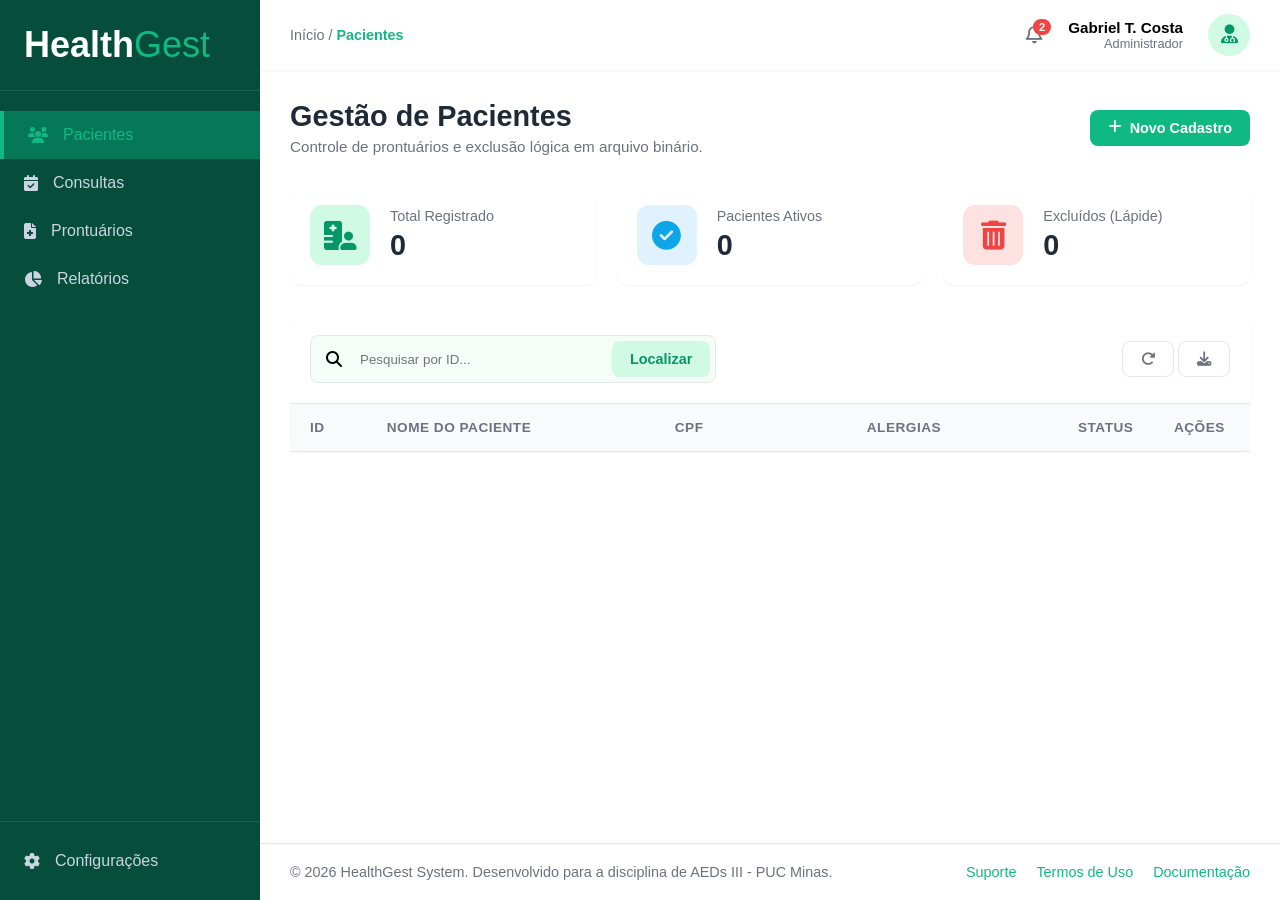
==== target/classes/public/index.html @ bc112fdf "Maven adicionado e com post" ====
<!DOCTYPE html>
<html lang="pt-BR">

<head>
    <meta charset="UTF-8">
    <meta name="viewport" content="width=device-width, initial-scale=1.0">
    <title>HealthGest | Gestão Clínica</title>

    <link href="https://fonts.googleapis.com/css2?family=Inter:wght@300;400;500;600;700&display=swap" rel="stylesheet">
    <link rel="stylesheet" href="https://cdnjs.cloudflare.com/ajax/libs/font-awesome/6.4.0/css/all.min.css">

    <link rel="stylesheet" href="css/global.css">
    <link rel="stylesheet" href="css/layout.css">
    <link rel="stylesheet" href="css/components.css">
</head>

<body>

    <!--Cabeçalho-->
    <aside class="sidebar" id="sidebar">
        <div class="sidebar-header">
            <h2>Health<span>Gest</span></h2>
        </div>

        <nav class="sidebar-nav">
            <a href="#" class="nav-item active">
                <i class="fa-solid fa-users"></i> Pacientes
            </a>
            <a href="#" class="nav-item">
                <i class="fa-solid fa-calendar-check"></i> Consultas
            </a>
            <a href="#" class="nav-item">
                <i class="fa-solid fa-file-medical"></i> Prontuários
            </a>
            <a href="#" class="nav-item">
                <i class="fa-solid fa-chart-pie"></i> Relatórios
            </a>
        </nav>

        <div class="sidebar-footer">
            <a href="#" class="nav-item config">
                <i class="fa-solid fa-gear"></i> Configurações
            </a>
        </div>
    </aside>

    <!--Parte de cima, com conta-->
    <div class="main-wrapper">

        <header class="topbar">
            <div class="topbar-left">
                <div class="breadcrumb">Início / <strong>Pacientes</strong></div>
            </div>

            <div class="user-profile">
                <div class="notifications"><i class="fa-regular fa-bell"></i><span class="badge">2</span></div>
                <div class="user-info">
                    <span class="user-name">Gabriel T. Costa</span>
                    <span class="user-role">Administrador</span>
                </div>
                <div class="avatar"><i class="fa-solid fa-user-doctor"></i></div>
            </div>
        </header>

        <!--Main-->
        <main class="content">
            <!--Gestão de pacientes-->
            <section id="section-pacientes" class="crud-section active">
                <!--Parte inicial dos pacientes-->
                <div class="page-header">
                    <div>
                        <h1>Gestão de Pacientes</h1>
                        <p>Controle de prontuários e exclusão lógica em arquivo binário.</p>
                    </div>
                    <button class="btn btn-primary shadow-hover" id="btnNovoPaciente">
                        <i class="fa-solid fa-plus"></i> Novo Cadastro
                    </button>
                </div>
                <!--Informações gerais do paciente-->
                <div class="stats-grid">
                    <div class="stat-card">
                        <div class="stat-icon bg-green"><i class="fa-solid fa-hospital-user"></i></div>
                        <div class="stat-info">
                            <h3>Total Registrado</h3>
                            <p id="statTotal">0</p>
                        </div>
                    </div>
                    <div class="stat-card">
                        <div class="stat-icon bg-blue"><i class="fa-solid fa-check-circle"></i></div>
                        <div class="stat-info">
                            <h3>Pacientes Ativos</h3>
                            <p id="statAtivos">0</p>
                        </div>
                    </div>
                    <div class="stat-card">
                        <div class="stat-icon bg-red"><i class="fa-solid fa-trash-can"></i></div>
                        <div class="stat-info">
                            <h3>Excluídos (Lápide)</h3>
                            <p id="statExcluidos">0</p>
                        </div>
                    </div>
                </div>
                <!--Mostra os pacientes gerais-->
                <div class="data-section">
                    <div class="toolbar">
                        <div class="search-box">
                            <i class="fa-solid fa-magnifying-glass"></i>
                            <input type="number" id="inputBuscaId" placeholder="Pesquisar por ID...">
                            <button class="btn btn-secondary" id="btnBuscar">Localizar</button>
                        </div>
                        <div class="toolbar-actions">
                            <button class="btn btn-outline" title="Atualizar Tabela"><i
                                    class="fa-solid fa-rotate-right"></i></button>
                            <button class="btn btn-outline" title="Exportar Dados"><i
                                    class="fa-solid fa-download"></i></button>
                        </div>
                    </div>

                    <div class="table-container">
                        <table id="tabelaPacientes">
                            <thead>
                                <tr>
                                    <th width="8%">ID</th>
                                    <th width="30%">Nome do Paciente</th>
                                    <th width="20%">CPF</th>
                                    <th width="22%">Alergias</th>
                                    <th width="10%">Status</th>
                                    <th width="10%">Ações</th>
                                </tr>
                            </thead>
                            <tbody id="listaPacientes">
                            </tbody>
                        </table>
                    </div>
                </div>
            </section>
        </main>

        <!--Footer-->
        <footer class="footer">
            <p>&copy; 2026 HealthGest System. Desenvolvido para a disciplina de AEDs III - PUC Minas.</p>
            <div class="footer-links">
                <a href="#">Suporte</a>
                <a href="#">Termos de Uso</a>
                <a href="#">Documentação</a>
            </div>
        </footer>
    </div>

    <!--Modal de cadastro de um novo paciente-->
    <div class="modal-overlay" id="modalPaciente">
        <div class="modal">
            <div class="modal-header">
                <h2 id="modalTitle"><i class="fa-solid fa-user-plus"></i> Cadastro de Paciente</h2>
                <button class="btn-close" id="btnFecharModal"><i class="fa-solid fa-xmark"></i></button>
            </div>
            <div class="modal-body">
                <form id="formPaciente">
                    <input type="hidden" id="pacienteId">

                    <div class="form-grid">
                        <div class="input-group full-width">
                            <label for="nome">Nome Completo</label>
                            <div class="input-with-icon">
                                <i class="fa-regular fa-user"></i>
                                <input type="text" id="nome" placeholder="Nome do paciente" required>
                            </div>
                        </div>

                        <div class="input-group">
                            <label for="cpf">CPF</label>
                            <div class="input-with-icon">
                                <i class="fa-regular fa-id-card"></i>
                                <input type="text" id="cpf" placeholder="00000000000" maxlength="11" required>
                            </div>
                        </div>

                        <div class="input-group full-width alergias-section">
                            <label for="alergiaInput">Quadro de Alergias (Opcional)</label>
                            <div class="alergia-add-box">
                                <input type="text" id="alergiaInput" placeholder="Ex: Penicilina, Amendoim...">
                                <button type="button" class="btn btn-secondary" id="btnAddAlergia"><i
                                        class="fa-solid fa-plus"></i></button>
                            </div>
                            <div class="tags-container" id="alergiasTags">
                            </div>
                        </div>
                    </div>
                </form>
            </div>
            <div class="modal-footer">
                <button class="btn btn-outline" id="btnCancelarModal">Cancelar</button>
                <button type="submit" class="btn btn-primary" form="formPaciente">
                    <i class="fa-solid fa-save"></i> Gravar no Arquivo
                </button>
            </div>
        </div>
    </div>

    <script type="module" src="js/app.js"></script>
    <script type="module" src="js/pages.js"></script>
    <script src="js/paciente-service.js"></script>
</body>

</html>
---- target/classes/public/css/global.css ----
:root {
    /* Paleta de Cores: Domínio Verde (Health Theme) */
    --primary: #10b981;       
    --primary-dark: #059669;  
    --primary-light: #d1fae5; 
    
    /* Neutros Esverdeados */
    --bg-body: #f4fdf8;      
    --bg-surface: #ffffff;    
    
    /* A Grande Mudança: Barra Lateral Verde Floresta */
    --sidebar-bg: #064e3b;    
    --sidebar-hover: #047857; 
    
    /* Textos e Bordas */
    --text-main: #1f2937;
    --text-muted: #6b7280;
    --border: #e5e7eb;
    
    /* Status */
    --danger: #ef4444;
    --danger-light: #fee2e2;
    --info: #0ea5e9;
    --info-light: #e0f2fe;
    
    /* Sombras e Transições */
    --shadow-sm: 0 1px 2px 0 rgba(0, 0, 0, 0.05);
    --shadow-md: 0 4px 6px -1px rgba(0, 0, 0, 0.1);
    --shadow-lg: 0 10px 15px -3px rgba(0, 0, 0, 0.1);
    --transition: all 0.2s ease-in-out;
}

*{
    margin: 0;
    padding: 0;
    box-sizing: border-box;
    font-family: 'Segoe UI', Tahoma, Geneva, Verdana, sans-serif;
}
---- target/classes/public/css/layout.css ----
/* --- SIDEBAR --- */
.sidebar {
  width: 260px;
  background-color: var(--sidebar-bg);
  color: #fff;
  display: flex;
  flex-direction: column;
  transition: var(--transition);
  position: fixed;
  height: 100vh;
  z-index: 1000;
}

.sidebar-header {
  padding: 24px;
  display: flex;
  align-items: center;
  gap: 12px;
  font-size: 1.5rem;
  border-bottom: 1px solid rgba(255, 255, 255, 0.1);
}

.logo-icon {
  color: var(--primary);
}
.sidebar-header h2 span {
  color: var(--primary);
  font-weight: 300;
}

.sidebar-nav {
  flex: 1;
  padding: 20px 0;
}

.nav-item {
  display: flex;
  align-items: center;
  gap: 15px;
  padding: 15px 24px;
  color: #cbd5e1;
  text-decoration: none;
  transition: var(--transition);
}

.nav-item:hover,
.nav-item.active {
  background-color: var(--sidebar-hover);
  color: var(--primary);
  border-left: 4px solid var(--primary);
}

.sidebar-footer {
  padding: 15px 0;
  border-top: 1px solid rgba(255, 255, 255, 0.1);
}

/* --- MAIN WRAPPER (Ajuste para a Sidebar fixa) --- */
.main-wrapper {
  flex: 1;
  margin-left: 260px;
  display: flex;
  flex-direction: column;
  min-height: 100vh;
}

/* --- TOPBAR --- */
.topbar {
  background-color: var(--bg-surface);
  height: 70px;
  padding: 0 30px;
  display: flex;
  justify-content: space-between;
  align-items: center;
  box-shadow: var(--shadow-sm);
  position: sticky;
  top: 0;
  z-index: 900;
}

.topbar-left {
  display: flex;
  align-items: center;
  gap: 20px;
}
.breadcrumb {
  color: var(--text-muted);
  font-size: 0.9rem;
}
.breadcrumb strong {
  color: var(--primary);
}

.user-profile {
  display: flex;
  align-items: center;
  gap: 25px;
}
.notifications {
  position: relative;
  cursor: pointer;
  color: var(--text-muted);
  font-size: 1.2rem;
}
.badge {
  position: absolute;
  top: -5px;
  right: -8px;
  background: var(--danger);
  color: white;
  font-size: 0.7rem;
  padding: 2px 6px;
  border-radius: 10px;
  font-weight: bold;
}

.user-info {
  display: flex;
  flex-direction: column;
  text-align: right;
}
.user-name {
  font-weight: 600;
  font-size: 0.95rem;
}
.user-role {
  font-size: 0.8rem;
  color: var(--text-muted);
}

.avatar {
  background-color: var(--primary-light);
  color: var(--primary-dark);
  width: 42px;
  height: 42px;
  border-radius: 50%;
  display: flex;
  justify-content: center;
  align-items: center;
  font-size: 1.2rem;
}

/* --- CONTENT --- */
.content {
  flex: 1;
  padding: 30px;
}

.page-header {
  display: flex;
  justify-content: space-between;
  align-items: center;
  margin-bottom: 30px;
}

.page-header h1 {
  font-size: 1.8rem;
  color: var(--text-main);
}
.page-header p {
  color: var(--text-muted);
  margin-top: 5px;
  font-size: 0.95rem;
}

/* --- FOOTER --- */
.footer {
  background-color: var(--bg-surface);
  padding: 20px 30px;
  display: flex;
  justify-content: space-between;
  align-items: center;
  border-top: 1px solid var(--border);
  color: var(--text-muted);
  font-size: 0.9rem;
}

.footer-links {
  display: flex;
  gap: 20px;
}
.footer-links a {
  color: var(--primary);
  text-decoration: none;
}
.footer-links a:hover {
  text-decoration: underline;
}

/* Esconde todas as seções, exceto a que tiver a classe active */
.crud-section {
  display: none;
}
.crud-section.active {
  display: block;
}
---- target/classes/public/css/components.css ----
/* --- BOTÕES --- */
.btn {
  padding: 10px 18px;
  border: none;
  border-radius: 8px;
  font-weight: 600;
  font-size: 0.9rem;
  cursor: pointer;
  transition: var(--transition);
  display: inline-flex;
  align-items: center;
  gap: 8px;
}
.btn-primary {
  background-color: var(--primary);
  color: white;
}
.btn-primary:hover {
  background-color: var(--primary-dark);
  transform: translateY(-1px);
  box-shadow: var(--shadow-md);
}
.btn-secondary {
  background-color: var(--primary-light);
  color: var(--primary-dark);
}
.btn-secondary:hover {
  background-color: #bbf7d0;
}
.btn-outline {
  background: transparent;
  border: 1px solid var(--border);
  color: var(--text-muted);
}
.btn-outline:hover {
  background: var(--bg-body);
  color: var(--text-main);
}
.btn-icon {
  background: none;
  border: none;
  font-size: 1.2rem;
  cursor: pointer;
  color: var(--text-muted);
}
.btn-action {
  padding: 6px;
  border-radius: 6px;
  background: transparent;
  cursor: pointer;
  transition: 0.2s;
}
.btn-action.edit {
  color: var(--info);
  border: 1px solid var(--info-light);
}
.btn-action.edit:hover {
  background: var(--info-light);
}
.btn-action.delete {
  color: var(--danger);
  border: 1px solid var(--danger-light);
}
.btn-action.delete:hover {
  background: var(--danger-light);
}

/* --- DASHBOARD CARDS --- */
.stats-grid {
  display: grid;
  grid-template-columns: repeat(3, 1fr);
  gap: 20px;
  margin-bottom: 30px;
}
.stat-card {
  background: var(--bg-surface);
  padding: 20px;
  border-radius: 12px;
  box-shadow: var(--shadow-sm);
  display: flex;
  align-items: center;
  gap: 20px;
}
.stat-icon {
  width: 60px;
  height: 60px;
  border-radius: 12px;
  display: flex;
  justify-content: center;
  align-items: center;
  font-size: 1.8rem;
}
.bg-green {
  background: var(--primary-light);
  color: var(--primary-dark);
}
.bg-blue {
  background: var(--info-light);
  color: var(--info);
}
.bg-red {
  background: var(--danger-light);
  color: var(--danger);
}
.stat-info h3 {
  font-size: 0.9rem;
  color: var(--text-muted);
  font-weight: 500;
}
.stat-info p {
  font-size: 1.8rem;
  font-weight: 700;
  color: var(--text-main);
  margin-top: 5px;
}

/* --- TABELA E BARRA DE FERRAMENTAS --- */
.data-section {
  background: var(--bg-surface);
  border-radius: 12px;
  box-shadow: var(--shadow-sm);
}
.toolbar {
  padding: 20px;
  border-bottom: 1px solid var(--border);
  display: flex;
  justify-content: space-between;
  align-items: center;
}
.search-box {
  display: flex;
  align-items: center;
  gap: 10px;
  background: var(--bg-body);
  padding: 5px 5px 5px 15px;
  border-radius: 8px;
  border: 1px solid var(--border);
}
.search-box input {
  border: none;
  background: transparent;
  outline: none;
  width: 250px;
  padding: 8px;
}
.table-container {
  overflow-x: auto;
}
table {
  width: 100%;
  border-collapse: collapse;
}
th,
td {
  padding: 16px 20px;
  text-align: left;
  border-bottom: 1px solid var(--border);
}
th {
  background-color: #f8fafc;
  font-weight: 600;
  color: var(--text-muted);
  font-size: 0.85rem;
  text-transform: uppercase;
  letter-spacing: 0.5px;
}
tbody tr {
  transition: var(--transition);
}
tbody tr:hover {
  background-color: #f8fafc;
}
.status-badge {
  padding: 4px 10px;
  border-radius: 20px;
  font-size: 0.8rem;
  font-weight: 600;
}
.status-ativo {
  background: var(--primary-light);
  color: var(--primary-dark);
}
.status-excluido {
  background: var(--danger-light);
  color: var(--danger);
}

/* --- MODAL E FORMULÁRIOS --- */
.modal-overlay {
  position: fixed;
  top: 0;
  left: 0;
  right: 0;
  bottom: 0;
  background: rgba(15, 23, 42, 0.6);
  display: flex;
  justify-content: center;
  align-items: center;
  z-index: 2000;
  opacity: 0;
  visibility: hidden;
  transition: var(--transition);
  backdrop-filter: blur(2px);
}
.modal-overlay.active {
  opacity: 1;
  visibility: visible;
}
.modal {
  background: var(--bg-surface);
  width: 100%;
  max-width: 600px;
  border-radius: 12px;
  box-shadow: var(--shadow-lg);
  transform: translateY(-20px);
  transition: var(--transition);
}
.modal-overlay.active .modal {
  transform: translateY(0);
}
.modal-header {
  padding: 20px 25px;
  border-bottom: 1px solid var(--border);
  display: flex;
  justify-content: space-between;
  align-items: center;
}
.modal-header h2 {
  font-size: 1.25rem;
  display: flex;
  align-items: center;
  gap: 10px;
}
.btn-close {
  background: none;
  border: none;
  font-size: 1.5rem;
  color: var(--text-muted);
  cursor: pointer;
  transition: 0.2s;
}
.btn-close:hover {
  color: var(--danger);
  transform: rotate(90deg);
}
.modal-body {
  padding: 25px;
}

.form-grid {
  display: grid;
  grid-template-columns: 1fr 1fr;
  gap: 20px;
}
.full-width {
  grid-column: 1 / -1;
}
.input-group label {
  display: block;
  font-size: 0.9rem;
  font-weight: 500;
  margin-bottom: 8px;
  color: var(--text-main);
}
.input-with-icon {
  position: relative;
}
.input-with-icon i {
  position: absolute;
  left: 14px;
  top: 50%;
  transform: translateY(-50%);
  color: var(--text-muted);
}
.input-with-icon input {
  width: 100%;
  padding: 12px 12px 12px 40px;
  border: 1px solid var(--border);
  border-radius: 8px;
  outline: none;
  transition: var(--transition);
  font-size: 0.95rem;
}
.input-with-icon input:focus {
  border-color: var(--primary);
  box-shadow: 0 0 0 3px var(--primary-light);
}

.alergia-add-box {
  display: flex;
  gap: 10px;
}
.alergia-add-box input {
  flex: 1;
  padding: 10px 14px;
  border: 1px solid var(--border);
  border-radius: 8px;
  outline: none;
}
.alergia-add-box input:focus {
  border-color: var(--primary);
}
.tags-container {
  display: flex;
  flex-wrap: wrap;
  gap: 8px;
  margin-top: 12px;
}
.tag {
  background: var(--bg-body);
  color: var(--text-main);
  padding: 5px 12px;
  border-radius: 6px;
  font-size: 0.85rem;
  border: 1px solid var(--border);
  display: flex;
  align-items: center;
  gap: 8px;
}
.tag i {
  color: var(--text-muted);
  cursor: pointer;
}
.tag i:hover {
  color: var(--danger);
}

.modal-footer {
  padding: 20px 25px;
  border-top: 1px solid var(--border);
  display: flex;
  justify-content: flex-end;
  gap: 12px;
  background: #f8fafc;
  border-radius: 0 0 12px 12px;
}


/* No arquivo components.css */

.modal {
    background: var(--bg-surface);
    width: 95%; /* Garante margem em telas pequenas */
    max-width: 600px;
    max-height: 90vh; /* Não deixa o modal ser maior que a altura da tela */
    border-radius: 12px;
    box-shadow: var(--shadow-lg);
    display: flex;
    flex-direction: column; /* Organiza header, body e footer */
    overflow: hidden; /* Garante que nada saia das bordas arredondadas */
}

.modal-body {
    padding: 25px;
    overflow-y: auto; /* Se o conteúdo crescer demais, cria uma barra de rolagem interna */
}

/* Força a quebra de texto em nomes muito longos na tabela */
table td {
    max-width: 250px; /* Limite para a coluna de nome */
    white-space: nowrap;
    overflow: hidden;
    text-overflow: ellipsis; /* Adiciona "..." se o nome for gigante */
}

/* Se quiser que o nome quebre em várias linhas em vez de "..." */
table td.nome-paciente {
    white-space: normal;
    word-break: break-word;
}

.input-group, .input-group{
  max-width: 30rem;
}
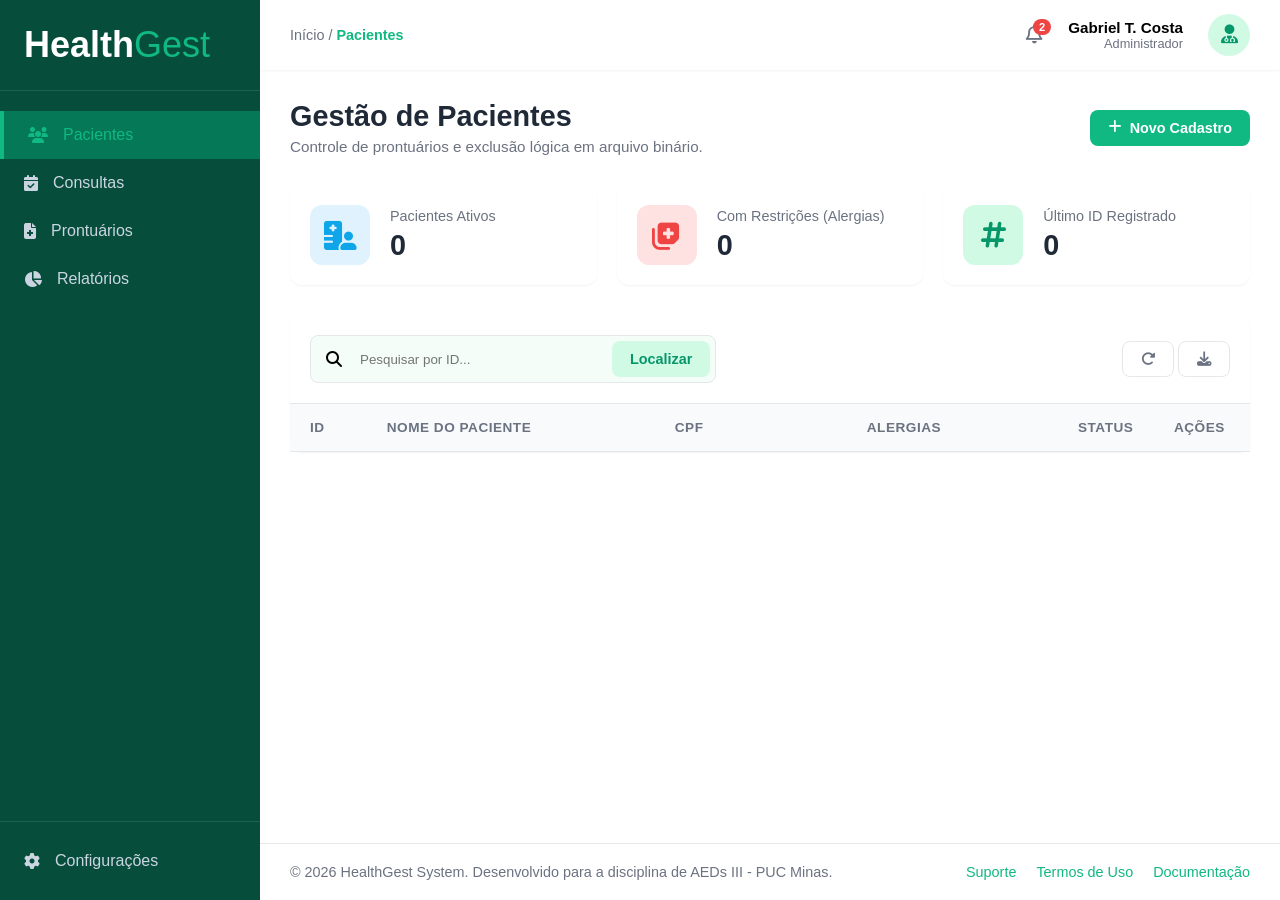
==== commit 5bcd3d6c: "Correções no CRUD pacientes" ====
--- a/target/classes/public/index.html
+++ b/target/classes/public/index.html
@@ -23,10 +23,10 @@
         </div>
 
         <nav class="sidebar-nav">
-            <a href="#" class="nav-item active">
+            <a href="#pacientes" class="nav-item active">
                 <i class="fa-solid fa-users"></i> Pacientes
             </a>
-            <a href="#" class="nav-item">
+            <a href="#consultas" class="nav-item">
                 <i class="fa-solid fa-calendar-check"></i> Consultas
             </a>
             <a href="#" class="nav-item">
@@ -79,24 +79,24 @@
                 <!--Informações gerais do paciente-->
                 <div class="stats-grid">
                     <div class="stat-card">
-                        <div class="stat-icon bg-green"><i class="fa-solid fa-hospital-user"></i></div>
-                        <div class="stat-info">
-                            <h3>Total Registrado</h3>
-                            <p id="statTotal">0</p>
-                        </div>
-                    </div>
-                    <div class="stat-card">
-                        <div class="stat-icon bg-blue"><i class="fa-solid fa-check-circle"></i></div>
+                        <div class="stat-icon bg-blue"><i class="fa-solid fa-hospital-user"></i></div>
                         <div class="stat-info">
                             <h3>Pacientes Ativos</h3>
                             <p id="statAtivos">0</p>
                         </div>
                     </div>
                     <div class="stat-card">
-                        <div class="stat-icon bg-red"><i class="fa-solid fa-trash-can"></i></div>
+                        <div class="stat-icon bg-red"><i class="fa-solid fa-notes-medical"></i></div>
                         <div class="stat-info">
-                            <h3>Excluídos (Lápide)</h3>
-                            <p id="statExcluidos">0</p>
+                            <h3>Com Restrições (Alergias)</h3>
+                            <p id="statAlergias">0</p>
+                        </div>
+                    </div>
+                    <div class="stat-card">
+                        <div class="stat-icon bg-green"><i class="fa-solid fa-hashtag"></i></div>
+                        <div class="stat-info">
+                            <h3>Último ID Registrado</h3>
+                            <p id="statUltimoId">0</p>
                         </div>
                     </div>
                 </div>
@@ -109,7 +109,7 @@
                             <button class="btn btn-secondary" id="btnBuscar">Localizar</button>
                         </div>
                         <div class="toolbar-actions">
-                            <button class="btn btn-outline" title="Atualizar Tabela"><i
+                            <button class="btn btn-outline" id="btnRecarregar" title="Atualizar Tabela"><i
                                     class="fa-solid fa-rotate-right"></i></button>
                             <button class="btn btn-outline" title="Exportar Dados"><i
                                     class="fa-solid fa-download"></i></button>
@@ -197,9 +197,26 @@
         </div>
     </div>
 
-    <script type="module" src="js/app.js"></script>
-    <script type="module" src="js/pages.js"></script>
-    <script src="js/paciente-service.js"></script>
+    <!--Confirmar exclusão-->
+    <div class="modal-confirm-overlay" id="modalConfirmacao">
+        <div class="modal-confirm">
+            <i class="fa-solid fa-circle-exclamation modal-confirm-icon"></i>
+            <h3>Excluir Paciente?</h3>
+            <p>Tem certeza que deseja excluir este registro? A lápide será adicionada no arquivo binário.</p>
+            <div class="modal-confirm-actions">
+                <button class="btn btn-outline" id="btnCancelarExclusao">Cancelar</button>
+                <button class="btn btn-primary" id="btnConfirmarExclusao"
+                    style="background-color: #ef4444; border-color: #ef4444;">
+                    Sim, excluir
+                </button>
+            </div>
+        </div>
+    </div>
+
+    <script src="js/ui/toast.js"></script>
+    <script src="js/ui/layout.js"></script>
+    <script src="js/services/paciente-api.js"></script>
+    <script src="js/controllers/paciente-controller.js"></script>
 </body>
 
 </html>
--- a/target/classes/public/css/components.css
+++ b/target/classes/public/css/components.css
@@ -335,40 +335,182 @@
   border-radius: 0 0 12px 12px;
 }
 
-
 /* No arquivo components.css */
 
 .modal {
-    background: var(--bg-surface);
-    width: 95%; /* Garante margem em telas pequenas */
-    max-width: 600px;
-    max-height: 90vh; /* Não deixa o modal ser maior que a altura da tela */
-    border-radius: 12px;
-    box-shadow: var(--shadow-lg);
-    display: flex;
-    flex-direction: column; /* Organiza header, body e footer */
-    overflow: hidden; /* Garante que nada saia das bordas arredondadas */
+  background: var(--bg-surface);
+  width: 95%; /* Garante margem em telas pequenas */
+  max-width: 600px;
+  max-height: 90vh; /* Não deixa o modal ser maior que a altura da tela */
+  border-radius: 12px;
+  box-shadow: var(--shadow-lg);
+  display: flex;
+  flex-direction: column; /* Organiza header, body e footer */
+  overflow: hidden; /* Garante que nada saia das bordas arredondadas */
 }
 
 .modal-body {
-    padding: 25px;
-    overflow-y: auto; /* Se o conteúdo crescer demais, cria uma barra de rolagem interna */
+  padding: 25px;
+  overflow-y: auto; /* Se o conteúdo crescer demais, cria uma barra de rolagem interna */
 }
 
 /* Força a quebra de texto em nomes muito longos na tabela */
 table td {
-    max-width: 250px; /* Limite para a coluna de nome */
-    white-space: nowrap;
-    overflow: hidden;
-    text-overflow: ellipsis; /* Adiciona "..." se o nome for gigante */
+  max-width: 250px; /* Limite para a coluna de nome */
+  white-space: nowrap;
+  overflow: hidden;
+  text-overflow: ellipsis; /* Adiciona "..." se o nome for gigante */
 }
 
 /* Se quiser que o nome quebre em várias linhas em vez de "..." */
 table td.nome-paciente {
-    white-space: normal;
-    word-break: break-word;
-}
-
-.input-group, .input-group{
+  white-space: normal;
+  word-break: break-word;
+}
+
+.input-group,
+.input-group {
   max-width: 30rem;
-}+}
+
+/* Container que segura todos os toasts no canto da tela */
+#toast-container {
+  position: fixed;
+  bottom: 30px;
+  right: 30px;
+  z-index: 9999;
+  display: flex;
+  flex-direction: column;
+  gap: 15px;
+}
+
+/* O design da notificação */
+.toast {
+  min-width: 280px;
+  padding: 16px 24px;
+  border-radius: 8px;
+  color: #fff;
+  font-weight: 500;
+  box-shadow: 0 10px 25px rgba(0, 0, 0, 0.2);
+  display: flex;
+  align-items: center;
+  gap: 12px;
+  /* Animação: Entra em 0.3s, e some depois de 2.7s */
+  animation:
+    slideIn 0.3s ease forwards,
+    fadeOut 0.3s ease 2.7s forwards;
+}
+
+/* Cores dinâmicas baseadas no tipo da mensagem */
+.toast.sucesso {
+  background-color: #10b981;
+  border-left: 6px solid #059669;
+}
+.toast.erro {
+  background-color: #ef4444;
+  border-left: 6px solid #b91c1c;
+}
+.toast.aviso {
+  background-color: #f59e0b;
+  border-left: 6px solid #b45309;
+}
+
+@keyframes slideIn {
+  from {
+    transform: translateX(120%);
+    opacity: 0;
+  }
+  to {
+    transform: translateX(0);
+    opacity: 1;
+  }
+}
+
+@keyframes fadeOut {
+  from {
+    opacity: 1;
+  }
+  to {
+    opacity: 0;
+  }
+}
+
+/* --- EFEITOS DE HOVER NOS ÍCONES DA TABELA --- */
+.btn-icon {
+  transition: all 0.2s ease;
+  color: #64748b; /* Cor cinza padrão */
+  cursor: pointer;
+}
+
+/* Hover no botão de Editar (Fica Azul e cresce um pouco) */
+.btn-icon:hover {
+  color: #3b82f6;
+  transform: scale(1.15);
+}
+
+/* Hover no botão de Excluir (Fica Vermelho e cresce um pouco) */
+.btn-icon.delete:hover {
+  color: #ef4444;
+  transform: scale(1.15);
+}
+
+/* --- MODAL BONITO DE CONFIRMAÇÃO DE EXCLUSÃO --- */
+.modal-confirm-overlay {
+  position: fixed;
+  top: 0;
+  left: 0;
+  width: 100%;
+  height: 100%;
+  background: rgba(0, 0, 0, 0.6);
+  display: flex;
+  align-items: center;
+  justify-content: center;
+  opacity: 0;
+  visibility: hidden;
+  transition: all 0.3s ease;
+  z-index: 10000;
+}
+
+.modal-confirm-overlay.active {
+  opacity: 1;
+  visibility: visible;
+}
+
+.modal-confirm {
+  background: #fff;
+  padding: 32px 24px;
+  border-radius: 12px;
+  width: 100%;
+  max-width: 350px;
+  text-align: center;
+  box-shadow: 0 10px 25px rgba(0, 0, 0, 0.2);
+  transform: translateY(-20px);
+  transition: all 0.3s ease;
+}
+
+.modal-confirm-overlay.active .modal-confirm {
+  transform: translateY(0);
+}
+
+.modal-confirm-icon {
+  font-size: 56px;
+  color: #ef4444;
+  margin-bottom: 16px;
+}
+
+.modal-confirm h3 {
+  margin-bottom: 8px;
+  color: #1e293b;
+}
+.modal-confirm p {
+  color: #64748b;
+  font-size: 14px;
+  margin-bottom: 24px;
+  line-height: 1.5;
+}
+
+.modal-confirm-actions {
+  display: flex;
+  gap: 12px;
+  justify-content: center;
+}
